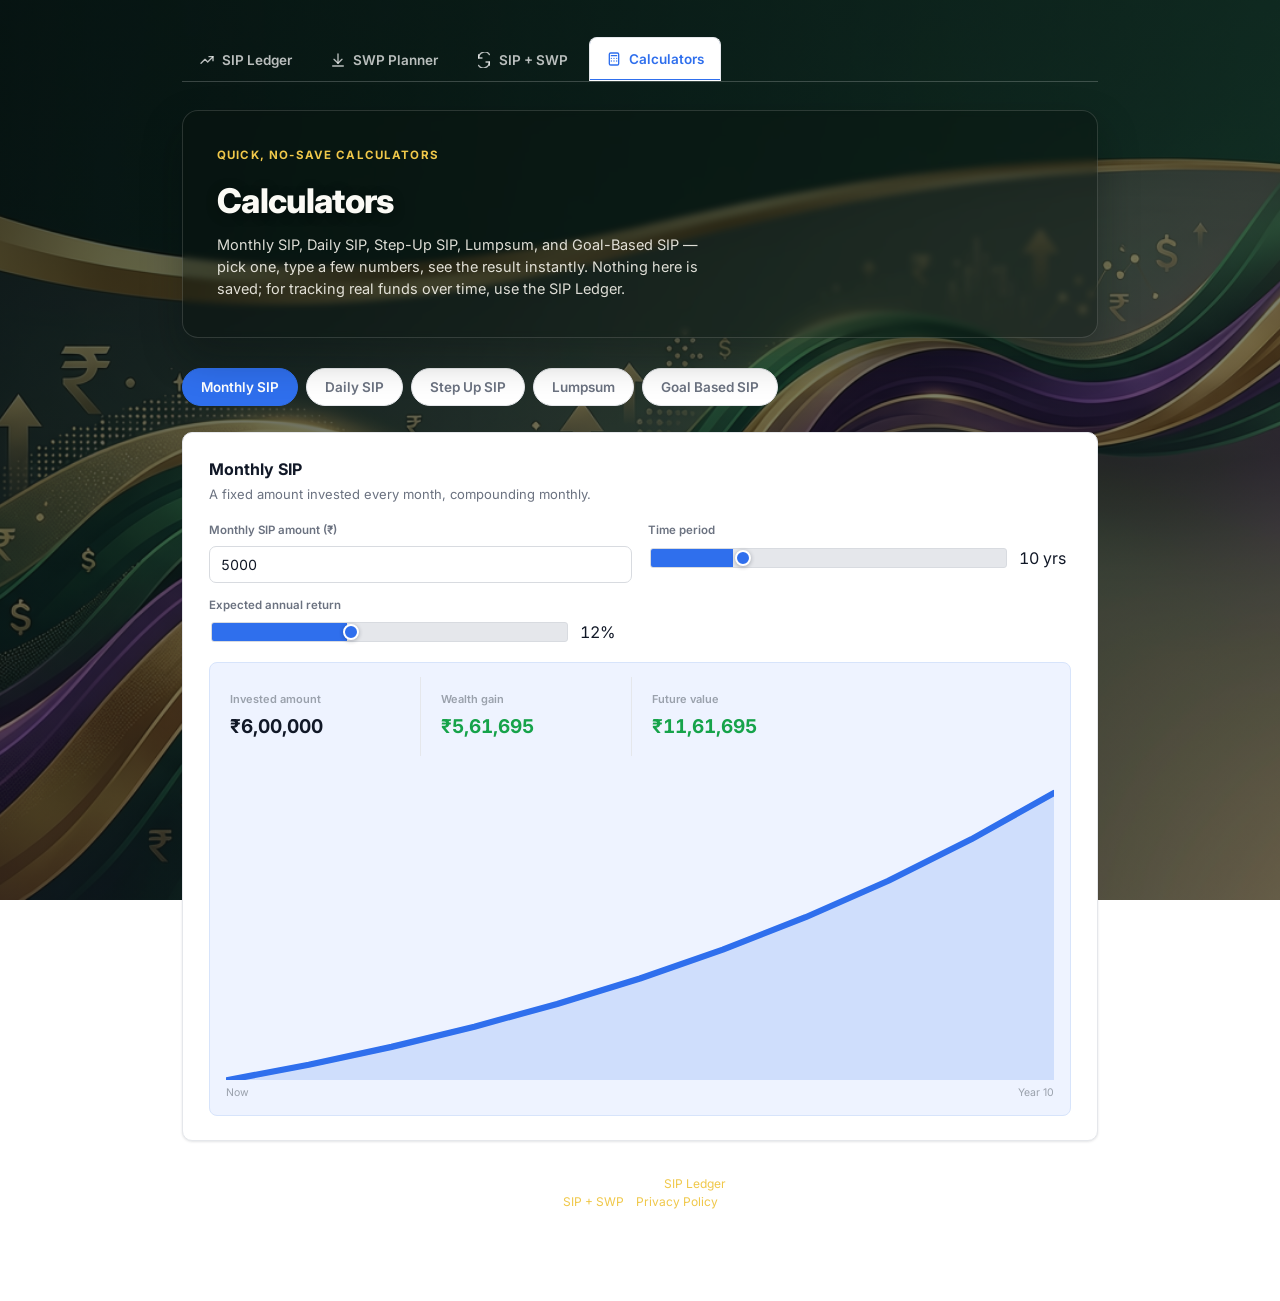
==== calculators.html @ ebf2be61 "Add files via upload" ====
<!DOCTYPE html>
<html lang="en">
<head>
<meta charset="UTF-8" />
<meta name="viewport" content="width=device-width, initial-scale=1.0" />
<title>Calculators — Monthly, Daily, Step-Up SIP, Lumpsum &amp; Goal SIP</title>
<link rel="preconnect" href="https://fonts.googleapis.com">
<link rel="preconnect" href="https://fonts.gstatic.com" crossorigin>
<link rel="stylesheet" href="style.css">
<link rel="manifest" href="manifest.json">
<meta name="theme-color" content="#2f5bd6">
<link rel="apple-touch-icon" href="icon-192.png">
<link rel="icon" href="icon-192.png">
</head>
<body>
<div class="shell">

  <nav class="tabbar">
    <a href="index.html" class="tab">
      <svg class="tab-icon" viewBox="0 0 24 24" fill="none" stroke="currentColor" stroke-width="2" stroke-linecap="round" stroke-linejoin="round"><path d="M3 17l6-6 4 4 8-8"/><path d="M15 7h6v6"/></svg>
      SIP Ledger
    </a>
    <a href="swp.html" class="tab">
      <svg class="tab-icon" viewBox="0 0 24 24" fill="none" stroke="currentColor" stroke-width="2" stroke-linecap="round" stroke-linejoin="round"><path d="M12 3v14"/><path d="M6 11l6 6 6-6"/><path d="M4 21h16"/></svg>
      SWP Planner
    </a>
    <a href="sipswp.html" class="tab">
      <svg class="tab-icon" viewBox="0 0 24 24" fill="none" stroke="currentColor" stroke-width="2" stroke-linecap="round" stroke-linejoin="round"><path d="M4 4v5h5"/><path d="M20 20v-5h-5"/><path d="M4 9a9 9 0 0 1 15-6.7L20 4"/><path d="M20 15a9 9 0 0 1-15 6.7L4 20"/></svg>
      SIP + SWP
    </a>
    <a href="calculators.html" class="tab active">
      <svg class="tab-icon" viewBox="0 0 24 24" fill="none" stroke="currentColor" stroke-width="2" stroke-linecap="round" stroke-linejoin="round"><rect x="5" y="3" width="14" height="18" rx="2"/><line x1="8" y1="7" x2="16" y2="7"/><line x1="8" y1="11" x2="8" y2="11"/><line x1="12" y1="11" x2="12" y2="11"/><line x1="16" y1="11" x2="16" y2="11"/><line x1="8" y1="15" x2="8" y2="15"/><line x1="12" y1="15" x2="12" y2="15"/><line x1="16" y1="15" x2="16" y2="15"/></svg>
      Calculators
    </a>
  </nav>

  <div class="masthead">
    <div class="kicker">Quick, no-save calculators</div>
    <h1>Calculators</h1>
    <p class="sub">Monthly SIP, Daily SIP, Step-Up SIP, Lumpsum, and Goal-Based SIP — pick one, type a few numbers, see the result instantly. Nothing here is saved; for tracking real funds over time, use the SIP Ledger.</p>
  </div>

  <div class="calc-tab-row" id="calcTabRow">
    <button class="calc-tab active" data-panel="monthly">Monthly SIP</button>
    <button class="calc-tab" data-panel="daily">Daily SIP</button>
    <button class="calc-tab" data-panel="stepup">Step Up SIP</button>
    <button class="calc-tab" data-panel="lumpsum">Lumpsum</button>
    <button class="calc-tab" data-panel="goal">Goal Based SIP</button>
  </div>

  <!-- MONTHLY SIP -->
  <div class="calc-panel active" id="panel-monthly">
    <div class="card">
      <div class="card-inner">
        <h2 class="section-title">Monthly SIP</h2>
        <p class="section-desc">A fixed amount invested every month, compounding monthly.</p>
        <div class="form-grid">
          <div class="field span2">
            <label>Monthly SIP amount (₹)</label>
            <input type="number" id="m-amt" min="0" step="100" value="5000">
          </div>
          <div class="field span2">
            <label>Time period</label>
            <div style="display:flex; align-items:center; gap:10px;">
              <input type="range" id="m-years" min="1" max="40" step="1" value="10">
              <span class="val num" id="m-years-val" style="min-width:52px;">10 yrs</span>
            </div>
          </div>
          <div class="field span2">
            <label>Expected annual return</label>
            <div style="display:flex; align-items:center; gap:10px;">
              <input type="range" id="m-rate" min="1" max="30" step="0.5" value="12">
              <span class="val num" id="m-rate-val" style="min-width:52px;">12%</span>
            </div>
          </div>
        </div>
        <div class="projection-box" style="margin-top:18px;">
          <div class="summary-grid">
            <div class="summary-cell"><div class="label">Invested amount</div><div class="value" id="m-invested">₹0</div></div>
            <div class="summary-cell"><div class="label">Wealth gain</div><div class="value pos" id="m-gain">₹0</div></div>
            <div class="summary-cell"><div class="label">Future value</div><div class="value pos" id="m-future">₹0</div></div>
          </div>
          <div class="chart-box" id="m-chart"></div>
        </div>
      </div>
    </div>
  </div>

  <!-- DAILY SIP -->
  <div class="calc-panel" id="panel-daily">
    <div class="card">
      <div class="card-inner">
        <h2 class="section-title">Daily SIP</h2>
        <p class="section-desc">A fixed amount invested every day instead of every month — the same maths, shorter compounding periods.</p>
        <div class="form-grid">
          <div class="field span2">
            <label>Daily SIP amount (₹)</label>
            <input type="number" id="d-amt" min="0" step="10" value="300">
          </div>
          <div class="field span2">
            <label>Time period</label>
            <div style="display:flex; align-items:center; gap:10px;">
              <input type="range" id="d-years" min="1" max="40" step="1" value="10">
              <span class="val num" id="d-years-val" style="min-width:52px;">10 yrs</span>
            </div>
          </div>
          <div class="field span2">
            <label>Expected annual return</label>
            <div style="display:flex; align-items:center; gap:10px;">
              <input type="range" id="d-rate" min="1" max="30" step="0.5" value="12">
              <span class="val num" id="d-rate-val" style="min-width:52px;">12%</span>
            </div>
          </div>
        </div>
        <div class="projection-box" style="margin-top:18px;">
          <div class="summary-grid">
            <div class="summary-cell"><div class="label">Invested amount</div><div class="value" id="d-invested">₹0</div></div>
            <div class="summary-cell"><div class="label">Wealth gain</div><div class="value pos" id="d-gain">₹0</div></div>
            <div class="summary-cell"><div class="label">Future value</div><div class="value pos" id="d-future">₹0</div></div>
          </div>
          <div class="chart-box" id="d-chart"></div>
        </div>
      </div>
    </div>
  </div>

  <!-- STEP UP SIP -->
  <div class="calc-panel" id="panel-stepup">
    <div class="card">
      <div class="card-inner">
        <h2 class="section-title">Step Up SIP</h2>
        <p class="section-desc">Start at one monthly amount and automatically raise it by a fixed percentage every year — how most people's SIPs actually grow with their income.</p>
        <div class="form-grid">
          <div class="field span2">
            <label>Starting monthly SIP (₹)</label>
            <input type="number" id="s-amt" min="0" step="100" value="5000">
          </div>
          <div class="field span2">
            <label>Annual step-up</label>
            <div style="display:flex; align-items:center; gap:10px;">
              <input type="range" id="s-step" min="0" max="30" step="1" value="10">
              <span class="val num" id="s-step-val" style="min-width:52px;">10%</span>
            </div>
          </div>
          <div class="field span2">
            <label>Time period</label>
            <div style="display:flex; align-items:center; gap:10px;">
              <input type="range" id="s-years" min="1" max="40" step="1" value="10">
              <span class="val num" id="s-years-val" style="min-width:52px;">10 yrs</span>
            </div>
          </div>
          <div class="field span2">
            <label>Expected annual return</label>
            <div style="display:flex; align-items:center; gap:10px;">
              <input type="range" id="s-rate" min="1" max="30" step="0.5" value="12">
              <span class="val num" id="s-rate-val" style="min-width:52px;">12%</span>
            </div>
          </div>
        </div>
        <div class="projection-box" style="margin-top:18px;">
          <div class="summary-grid">
            <div class="summary-cell"><div class="label">Invested amount</div><div class="value" id="s-invested">₹0</div></div>
            <div class="summary-cell"><div class="label">Wealth gain</div><div class="value pos" id="s-gain">₹0</div></div>
            <div class="summary-cell"><div class="label">Future value</div><div class="value pos" id="s-future">₹0</div></div>
            <div class="summary-cell"><div class="label">Final month's SIP</div><div class="value" id="s-finalsip">₹0</div></div>
          </div>
          <div class="chart-box" id="s-chart"></div>
        </div>
      </div>
    </div>
  </div>

  <!-- LUMPSUM -->
  <div class="calc-panel" id="panel-lumpsum">
    <div class="card">
      <div class="card-inner">
        <h2 class="section-title">Lumpsum</h2>
        <p class="section-desc">A single one-time investment left to compound, with nothing added afterward.</p>
        <div class="form-grid">
          <div class="field span2">
            <label>Lumpsum amount (₹)</label>
            <input type="number" id="l-amt" min="0" step="1000" value="200000">
          </div>
          <div class="field span2">
            <label>Time period</label>
            <div style="display:flex; align-items:center; gap:10px;">
              <input type="range" id="l-years" min="1" max="40" step="1" value="10">
              <span class="val num" id="l-years-val" style="min-width:52px;">10 yrs</span>
            </div>
          </div>
          <div class="field span2">
            <label>Expected annual return</label>
            <div style="display:flex; align-items:center; gap:10px;">
              <input type="range" id="l-rate" min="1" max="30" step="0.5" value="12">
              <span class="val num" id="l-rate-val" style="min-width:52px;">12%</span>
            </div>
          </div>
        </div>
        <div class="projection-box" style="margin-top:18px;">
          <div class="summary-grid">
            <div class="summary-cell"><div class="label">Invested amount</div><div class="value" id="l-invested">₹0</div></div>
            <div class="summary-cell"><div class="label">Wealth gain</div><div class="value pos" id="l-gain">₹0</div></div>
            <div class="summary-cell"><div class="label">Future value</div><div class="value pos" id="l-future">₹0</div></div>
          </div>
          <div class="chart-box" id="l-chart"></div>
        </div>
      </div>
    </div>
  </div>

  <!-- GOAL BASED SIP -->
  <div class="calc-panel" id="panel-goal">
    <div class="card">
      <div class="card-inner">
        <h2 class="section-title">Goal Based SIP</h2>
        <p class="section-desc">Work backward from a target amount — tells you the monthly SIP needed to get there.</p>
        <div class="form-grid">
          <div class="field span2">
            <label>Goal amount (₹)</label>
            <input type="number" id="g-amt" min="0" step="10000" value="2500000">
          </div>
          <div class="field span2">
            <label>Time period</label>
            <div style="display:flex; align-items:center; gap:10px;">
              <input type="range" id="g-years" min="1" max="40" step="1" value="10">
              <span class="val num" id="g-years-val" style="min-width:52px;">10 yrs</span>
            </div>
          </div>
          <div class="field span2">
            <label>Expected annual return</label>
            <div style="display:flex; align-items:center; gap:10px;">
              <input type="range" id="g-rate" min="1" max="30" step="0.5" value="12">
              <span class="val num" id="g-rate-val" style="min-width:52px;">12%</span>
            </div>
          </div>
        </div>
        <div class="projection-box" style="margin-top:18px;">
          <div class="summary-grid">
            <div class="summary-cell"><div class="label">Required monthly SIP</div><div class="value pos" id="g-required">₹0</div></div>
            <div class="summary-cell"><div class="label">Total invested</div><div class="value" id="g-invested">₹0</div></div>
            <div class="summary-cell"><div class="label">Wealth gain</div><div class="value pos" id="g-gain">₹0</div></div>
          </div>
          <div class="chart-box" id="g-chart"></div>
        </div>
      </div>
    </div>
  </div>

  <footer>Figures are illustrative — actual fund performance will vary. Track real funds on the <a href="index.html">SIP Ledger</a>, or plan a combined accumulation-then-withdrawal life cycle on <a href="sipswp.html">SIP + SWP</a>. · <a href="privacy-policy.html">Privacy Policy</a></footer>
</div>

<script src="common.js"></script>
<script>
/* ---------------- tab switching ---------------- */
document.querySelectorAll('.calc-tab').forEach(tab => {
  tab.addEventListener('click', () => {
    document.querySelectorAll('.calc-tab').forEach(t => t.classList.remove('active'));
    document.querySelectorAll('.calc-panel').forEach(p => p.classList.remove('active'));
    tab.classList.add('active');
    document.getElementById('panel-' + tab.dataset.panel).classList.add('active');
  });
});

function chartBlock(hostId, yearlySeries, years){
  const svg = buildAreaLineChart(yearlySeries, null, { accentColor:'var(--primary)' });
  document.getElementById(hostId).innerHTML = `
    ${svg}
    <div class="chart-axis-row"><span>Now</span><span>Year ${years}</span></div>
  `;
}

/* ---------------- Monthly SIP ---------------- */
function calcMonthly(){
  const amt = parseFloat(document.getElementById('m-amt').value) || 0;
  const years = parseFloat(document.getElementById('m-years').value);
  const rate = parseFloat(document.getElementById('m-rate').value) / 100;
  const months = years * 12;
  const future = sipFV(amt, rate/12, months);
  const invested = amt * months;
  document.getElementById('m-invested').textContent = fmtINR(invested);
  document.getElementById('m-gain').textContent = fmtINR(future - invested);
  document.getElementById('m-future').textContent = fmtINR(future);
  const series = [0];
  for (let y = 1; y <= years; y++) series.push(sipFV(amt, rate/12, y*12));
  chartBlock('m-chart', series, years);
}
['m-amt','m-years','m-rate'].forEach(id => document.getElementById(id).addEventListener('input', calcMonthly));
wireRangeFill(document.getElementById('m-years'));
wireRangeFill(document.getElementById('m-rate'));
document.getElementById('m-years').addEventListener('input', e => document.getElementById('m-years-val').textContent = e.target.value + ' yrs');
document.getElementById('m-rate').addEventListener('input', e => document.getElementById('m-rate-val').textContent = e.target.value + '%');

/* ---------------- Daily SIP ---------------- */
function calcDaily(){
  const amt = parseFloat(document.getElementById('d-amt').value) || 0;
  const years = parseFloat(document.getElementById('d-years').value);
  const rate = parseFloat(document.getElementById('d-rate').value) / 100;
  const future = dailySIPFV(amt, rate, years);
  const invested = amt * Math.round(years * 365);
  document.getElementById('d-invested').textContent = fmtINR(invested);
  document.getElementById('d-gain').textContent = fmtINR(future - invested);
  document.getElementById('d-future').textContent = fmtINR(future);
  const series = [0];
  for (let y = 1; y <= years; y++) series.push(dailySIPFV(amt, rate, y));
  chartBlock('d-chart', series, years);
}
['d-amt','d-years','d-rate'].forEach(id => document.getElementById(id).addEventListener('input', calcDaily));
wireRangeFill(document.getElementById('d-years'));
wireRangeFill(document.getElementById('d-rate'));
document.getElementById('d-years').addEventListener('input', e => document.getElementById('d-years-val').textContent = e.target.value + ' yrs');
document.getElementById('d-rate').addEventListener('input', e => document.getElementById('d-rate-val').textContent = e.target.value + '%');

/* ---------------- Step Up SIP ---------------- */
function calcStepup(){
  const amt = parseFloat(document.getElementById('s-amt').value) || 0;
  const step = parseFloat(document.getElementById('s-step').value);
  const years = parseFloat(document.getElementById('s-years').value);
  const rate = parseFloat(document.getElementById('s-rate').value) / 100;
  const sim = simulateSIPFuture(0, amt, 'percent', step, rate, years*12);
  document.getElementById('s-invested').textContent = fmtINR(sim.totalInvested);
  document.getElementById('s-gain').textContent = fmtINR(sim.nominal - sim.totalInvested);
  document.getElementById('s-future').textContent = fmtINR(sim.nominal);
  let finalSip = amt;
  for (let y = 1; y < years; y++) finalSip = finalSip * (1 + step/100);
  document.getElementById('s-finalsip').textContent = fmtINR(finalSip);
  chartBlock('s-chart', [0].concat(sim.yearly), years);
}
['s-amt','s-step','s-years','s-rate'].forEach(id => document.getElementById(id).addEventListener('input', calcStepup));
wireRangeFill(document.getElementById('s-step'));
wireRangeFill(document.getElementById('s-years'));
wireRangeFill(document.getElementById('s-rate'));
document.getElementById('s-step').addEventListener('input', e => document.getElementById('s-step-val').textContent = e.target.value + '%');
document.getElementById('s-years').addEventListener('input', e => document.getElementById('s-years-val').textContent = e.target.value + ' yrs');
document.getElementById('s-rate').addEventListener('input', e => document.getElementById('s-rate-val').textContent = e.target.value + '%');

/* ---------------- Lumpsum ---------------- */
function calcLumpsum(){
  const amt = parseFloat(document.getElementById('l-amt').value) || 0;
  const years = parseFloat(document.getElementById('l-years').value);
  const rate = parseFloat(document.getElementById('l-rate').value) / 100;
  const future = lumpsumFV(amt, rate, years);
  document.getElementById('l-invested').textContent = fmtINR(amt);
  document.getElementById('l-gain').textContent = fmtINR(future - amt);
  document.getElementById('l-future').textContent = fmtINR(future);
  const series = [amt];
  for (let y = 1; y <= years; y++) series.push(lumpsumFV(amt, rate, y));
  chartBlock('l-chart', series, years);
}
['l-amt','l-years','l-rate'].forEach(id => document.getElementById(id).addEventListener('input', calcLumpsum));
wireRangeFill(document.getElementById('l-years'));
wireRangeFill(document.getElementById('l-rate'));
document.getElementById('l-years').addEventListener('input', e => document.getElementById('l-years-val').textContent = e.target.value + ' yrs');
document.getElementById('l-rate').addEventListener('input', e => document.getElementById('l-rate-val').textContent = e.target.value + '%');

/* ---------------- Goal Based SIP ---------------- */
function calcGoal(){
  const goal = parseFloat(document.getElementById('g-amt').value) || 0;
  const years = parseFloat(document.getElementById('g-years').value);
  const rate = parseFloat(document.getElementById('g-rate').value) / 100;
  const months = years * 12;
  const required = solveRequiredSIP(goal, rate, months) || 0;
  const invested = required * months;
  document.getElementById('g-required').textContent = fmtINR(required);
  document.getElementById('g-invested').textContent = fmtINR(invested);
  document.getElementById('g-gain').textContent = fmtINR(goal - invested);
  const series = [0];
  for (let y = 1; y <= years; y++) series.push(sipFV(required, rate/12, y*12));
  chartBlock('g-chart', series, years);
}
['g-amt','g-years','g-rate'].forEach(id => document.getElementById(id).addEventListener('input', calcGoal));
wireRangeFill(document.getElementById('g-years'));
wireRangeFill(document.getElementById('g-rate'));
document.getElementById('g-years').addEventListener('input', e => document.getElementById('g-years-val').textContent = e.target.value + ' yrs');
document.getElementById('g-rate').addEventListener('input', e => document.getElementById('g-rate-val').textContent = e.target.value + '%');

/* init all */
calcMonthly(); calcDaily(); calcStepup(); calcLumpsum(); calcGoal();
</script>
<script>
if ('serviceWorker' in navigator) {
  window.addEventListener('load', () => {
    navigator.serviceWorker.register('service-worker.js').catch(() => {});
  });
}
</script>
</body>
</html>
---- style.css ----
/* ================================================================
   SIP Ledger / SWP Planner — clean, professional design system
   ================================================================ */
@import url('https://fonts.googleapis.com/css2?family=Inter:wght@400;500;600;700;800&display=swap');

:root{
  /* neutral surfaces */
  --bg:#f7f8fa;
  --surface:#ffffff;
  --surface-2:#f3f4f6;
  --border:#e5e7eb;
  --border-strong:#d8dbe0;
  --text-strong:#111827;
  --text-dim:#6b7280;
  --text-faint:#9aa1ac;
  --radius:10px;
  --shadow: 0 1px 2px rgba(16,24,40,0.04), 0 1px 3px rgba(16,24,40,0.08);
  --shadow-md: 0 4px 10px rgba(16,24,40,0.07), 0 2px 4px rgba(16,24,40,0.06);

  /* brand + semantic colours — one consistent set across both pages */
  --primary:#2f6fed;
  --primary-dark:#1e4fc9;
  --primary-light:#eef3ff;
  --positive:#16a34a;
  --negative:#dc2626;
  --caution:#d97706;
  --muted-accent:#6b7280;

  /* legacy aliases so existing markup/JS keep working unchanged */
  --accent-a: var(--primary);
  --accent-b: var(--primary-dark);
  --iris: var(--muted-accent);
  --ink: var(--bg);
  --paper: var(--surface);
  --paper-2: var(--surface-2);
  --gold: var(--caution);
  --gold-bright: var(--caution);
  --teal: var(--positive);
  --teal-bright: var(--positive);
  --rose: var(--negative);
  --line: var(--border);
  --text-on-ink: #f6f4ec;
  --text-on-ink-dim: rgba(246,244,236,0.72);
  --text-on-paper: var(--text-strong);
  --text-on-paper-dim: var(--text-dim);
}

*{box-sizing:border-box;}
html,body{margin:0;padding:0;}
body{
  background:
    linear-gradient(160deg, rgba(6,16,12,0.72) 0%, rgba(8,14,10,0.55) 45%, rgba(14,12,10,0.42) 100%),
    url('hero-bg.png');
  background-size: cover;
  background-position: center top;
  background-attachment: fixed;
  background-repeat: no-repeat;
  color: var(--text-strong);
  font-family:'Inter', system-ui, sans-serif;
  min-height:100vh;
  line-height:1.5;
  -webkit-font-smoothing:antialiased;
}
.num{ font-variant-numeric: tabular-nums; font-feature-settings:"tnum" 1; }
svg{ display:block; }

.shell{ max-width:960px; margin:0 auto; padding:36px 22px 90px; }

/* ---------- nav ---------- */
.tabbar{
  display:flex; gap:4px; margin-bottom:28px; border-bottom:1px solid rgba(255,255,255,0.2);
  overflow-x:auto; scrollbar-width:thin; -webkit-overflow-scrolling:touch;
}
.tabbar::-webkit-scrollbar{ height:5px; }
.tabbar::-webkit-scrollbar-thumb{ background: rgba(255,255,255,0.25); border-radius:4px; }
.tab{
  display:inline-flex; align-items:center; gap:7px; white-space:nowrap; flex:0 0 auto;
  text-decoration:none; font-weight:600; font-size:13.5px;
  padding:11px 16px; border-radius:8px 8px 0 0;
  color: rgba(255,255,255,0.72);
  border:1px solid transparent; border-bottom:none;
  transition: color .15s ease, background .15s ease;
  position:relative; top:1px;
}
.tab-icon{ width:16px; height:16px; flex-shrink:0; }
.tab:hover{ color:#fff; background: rgba(255,255,255,0.1); }
.tab.active{
  color: var(--primary);
  background: var(--surface);
  border-color: var(--border);
  border-bottom:2px solid var(--surface);
  box-shadow: 0 -1px 0 var(--primary) inset;
}

/* ---------- step-up event rows (dated step-up log) ---------- */
.stepup-row{
  display:grid; grid-template-columns: 1fr 1fr auto; gap:10px; align-items:end;
  border:1px dashed var(--border); border-radius:8px; padding:12px 14px; margin-bottom:10px; background: var(--surface-2);
}
.stepup-row .row-remove{
  background: transparent; color: var(--negative); border:1px solid rgba(220,38,38,0.35);
  width:34px; height:34px; border-radius:7px; font-size:14px; cursor:pointer; padding:0;
}
.stepup-log{ margin-top:10px; }
.stepup-log-item{
  display:flex; justify-content:space-between; align-items:center; padding:8px 12px;
  border-bottom:1px solid var(--border); font-size:13px;
}
.stepup-log-item:last-child{ border-bottom:none; }
.stepup-log-item .date{ color: var(--text-dim); font-family:'IBM Plex Mono', monospace; font-size:12px; }
.stepup-log-item .amt{ font-family:'IBM Plex Mono', monospace; font-weight:700; }
.stepup-log-item .delta{ font-size:11.5px; color: var(--positive); margin-left:8px; }

/* ---------- calculators hub: pill tab row ---------- */
.calc-tab-row{
  display:flex; gap:8px; overflow-x:auto; padding-bottom:4px; margin-bottom:22px;
  scrollbar-width:thin;
}
.calc-tab{
  flex:0 0 auto; white-space:nowrap;
  font-weight:600; font-size:13.5px; padding:10px 18px; border-radius:999px;
  border:1px solid var(--border); background: var(--surface); color: var(--text-dim);
  cursor:pointer; transition: background .15s ease, color .15s ease, border-color .15s ease, transform .1s ease;
}
.calc-tab:hover{ border-color: var(--primary); color: var(--text-strong); }
.calc-tab.active{ background: var(--primary); border-color: var(--primary); color:#fff; }
.calc-tab:active{ transform: translateY(1px); }
.calc-panel{ display:none; }
.calc-panel.active{ display:block; animation: calcFadeIn .2s ease; }
@keyframes calcFadeIn{ from{ opacity:0; transform:translateY(4px);} to{ opacity:1; transform:translateY(0);} }

/* ---------- calculator result strip ---------- */
.calc-result-strip{
  display:grid; grid-template-columns: repeat(3, 1fr); gap:18px;
  padding:20px; border-radius:10px; background: var(--surface-2); border:1px solid var(--border); margin-top:18px;
}
@media (max-width:700px){ .calc-result-strip{ grid-template-columns:1fr; } }
.calc-result-strip .cell{ text-align:left; }
.calc-result-strip .cell .label{ font-size:11px; text-transform:uppercase; letter-spacing:.06em; color: var(--text-dim); font-weight:700; margin-bottom:6px; }
.calc-result-strip .cell .value{ font-family:'IBM Plex Mono', monospace; font-size:20px; font-weight:700; color: var(--text-strong); }
.calc-result-strip .cell .value.pos{ color: var(--positive); }

.calc-divider{ display:flex; align-items:center; gap:12px; margin:26px 0 18px; color: var(--text-faint); font-size:12px; text-transform:uppercase; letter-spacing:.08em; font-weight:700; }
.calc-divider::before, .calc-divider::after{ content:""; flex:1; height:1px; background: var(--border); }

/* ---------- header (frosted panel over the shared page background) ---------- */
.masthead{
  margin-bottom:30px;
  position:relative;
  border-radius:16px;
  padding:36px 34px;
  background: rgba(8,18,14,0.4);
  backdrop-filter: blur(3px);
  -webkit-backdrop-filter: blur(3px);
  border:1px solid rgba(255,255,255,0.14);
  box-shadow: 0 18px 40px rgba(6,14,10,0.3);
}
.masthead h1{
  font-weight:800; font-size: clamp(26px, 3.4vw, 34px); letter-spacing:-0.02em;
  margin:0 0 8px; color:#fbfaf5;
  text-shadow: 0 2px 12px rgba(0,0,0,0.4);
}
.masthead .kicker{
  text-transform:uppercase; letter-spacing:.1em; font-size:11.5px;
  color:#f0c84a; font-weight:700; margin-bottom:10px;
}
.masthead p.sub{
  margin:0; color: rgba(250,248,240,0.88); font-size:14.5px; max-width:56ch; line-height:1.55;
}

/* ---------- cards ---------- */
.card{
  background: var(--surface);
  color: var(--text-strong); border-radius: var(--radius); box-shadow: var(--shadow);
  border:1px solid var(--border);
}
.card-inner{ padding:24px 26px; }
.card + .card{ margin-top:18px; }

.section-title{ font-size:16px; font-weight:700; margin:0 0 4px; display:flex; align-items:center; gap:9px; color: var(--text-strong); }
.section-title .idx{
  font-size:11px; font-weight:700; color: var(--primary);
  border:1px solid var(--border-strong); border-radius:5px; padding:2px 6px;
  background: var(--surface-2);
}
.section-desc{ font-size:13px; color: var(--text-dim); margin:0 0 18px; line-height:1.5; }

/* ---------- form ---------- */
.form-grid{ display:grid; grid-template-columns: repeat(4, 1fr); gap:14px 16px; }
.field{ display:flex; flex-direction:column; gap:6px; position:relative; }
.field.span2{ grid-column: span 2; }
.field label{ font-size:11.5px; color: var(--text-dim); font-weight:600; }
.field input, .field select{
  font-family:'Inter', sans-serif; font-variant-numeric: tabular-nums; font-size:14px;
  padding:9px 11px; border-radius:7px; border:1px solid var(--border-strong);
  background: var(--surface); color: var(--text-strong);
  outline:none; transition: border-color .15s, box-shadow .15s; width:100%;
}
.field input::placeholder{ color: var(--text-faint); }
.field input:focus, .field select:focus{ border-color: var(--primary); box-shadow: 0 0 0 3px var(--primary-light); }
.field select{ font-weight:500; }

.fund-row{ position:relative; border:1px solid var(--border); border-radius:9px; padding:16px 16px 14px; margin-bottom:12px; background: var(--surface-2); }
.fund-row .row-num{
  position:absolute; top:-9px; left:14px; background: var(--primary); color:#fff;
  font-size:11px; font-weight:700; padding:2px 8px; border-radius:10px;
}
.fund-row .row-remove{
  position:absolute; top:-10px; right:12px; background: var(--negative); color:#fff; border:2px solid var(--bg);
  width:20px; height:20px; border-radius:50%; font-size:11px; line-height:1; cursor:pointer; padding:0;
}

.form-actions{ margin-top:14px; display:flex; justify-content:space-between; gap:10px; flex-wrap:wrap; }
button{
  font-family:'Inter', sans-serif; font-weight:600; font-size:13.5px; border:none; cursor:pointer;
  border-radius:7px; padding:10px 18px; transition: background .15s ease, border-color .15s ease, color .15s ease;
}
button:focus-visible{ outline:2px solid var(--primary); outline-offset:2px; }
input:focus-visible, select:focus-visible{ outline:2px solid var(--primary); outline-offset:1px; }

.btn-primary{ display:inline-flex; align-items:center; gap:7px; background: var(--primary); color:#fff; }
.btn-primary:hover{ background: var(--primary-dark); }
.btn-primary .arrow{ display:inline-block; transition: transform .15s ease; }
.btn-primary:hover .arrow{ transform: translateX(2px); }

.btn-ghost{ background: var(--surface); color: var(--text-strong); border:1px solid var(--border-strong); }
.btn-ghost:hover{ background: var(--surface-2); }
.btn-danger{ background: var(--surface); color: var(--negative); border:1px solid #f3c6c6; padding:6px 12px; font-size:12px; }
.btn-danger:hover{ background:#fef2f2; }
.btn-small{ padding:7px 14px; font-size:12.5px; }

.toggle-group{ display:flex; border:1px solid var(--border-strong); border-radius:7px; overflow:hidden; }
.toggle-group button{ flex:1; background: var(--surface); color: var(--text-dim); border-radius:0; padding:9px 8px; font-size:12.5px; font-weight:600; }
.toggle-group button.active{ background: var(--primary); color:#fff; }
.toggle-group button + button{ border-left:1px solid var(--border-strong); }

/* ---------- assumptions / sliders ---------- */
.assumptions{ display:grid; grid-template-columns: repeat(3, 1fr); gap:20px; }
.slider-field label{ display:flex; justify-content:space-between; align-items:baseline; font-size:12px; color: var(--text-dim); font-weight:600; margin-bottom:9px; }
.slider-field .val{ font-size:14px; color: var(--primary); font-weight:700; font-variant-numeric: tabular-nums; }
input[type="range"]{
  -webkit-appearance:none; width:100%; height:5px; border-radius:3px; outline:none;
  background: linear-gradient(to right, var(--primary) 0%, var(--primary) var(--fill,0%), var(--border) var(--fill,0%), var(--border) 100%);
}
input[type="range"]::-webkit-slider-thumb{
  -webkit-appearance:none; width:16px; height:16px; border-radius:50%;
  background: var(--primary); border:2.5px solid #fff; cursor:pointer;
  box-shadow: 0 1px 4px rgba(16,24,40,0.3);
}
input[type="range"]::-moz-range-thumb{ width:16px; height:16px; border-radius:50%; background: var(--primary); border:2.5px solid #fff; cursor:pointer; }

/* ---------- ledger / entries ---------- */
#ledgerList{ display:flex; flex-direction:column; gap:0; }
.entry{
  background: var(--surface); border-radius: var(--radius); box-shadow: var(--shadow); border:1px solid var(--border);
  overflow:hidden; margin-bottom:14px; transition: box-shadow .15s ease;
}
.entry:hover{ box-shadow: var(--shadow-md); }
.entry-head{ display:flex; align-items:center; justify-content:space-between; padding:16px 20px; cursor:pointer; gap:14px; flex-wrap:wrap; transition: background .12s ease; }
.entry.open .entry-head{ border-bottom:1px solid var(--border); }
.entry-head:hover{ background: var(--surface-2); }
.entry-fund-row{ display:flex; align-items:center; gap:13px; min-width:200px; }
.fund-avatar{
  width:38px; height:38px; border-radius:50%; flex:0 0 auto; color:#fff;
  display:flex; align-items:center; justify-content:center;
  font-weight:700; font-size:14px;
}
.entry-fund{ display:flex; flex-direction:column; gap:2px; }
.entry-fund .name{ font-weight:700; font-size:15.5px; color: var(--text-strong); }
.entry-fund .since{ font-size:12px; color: var(--text-faint); }
.entry-stats{ display:flex; gap:24px; flex-wrap:wrap; }
.stat{ text-align:right; }
.stat .label{ font-size:10.5px; text-transform:uppercase; letter-spacing:.05em; color: var(--text-faint); margin-bottom:3px; font-weight:600; }
.stat .value{ font-size:14.5px; font-weight:700; color: var(--text-strong); }
.stat .value.pos{ color: var(--positive); }
.stat .value.neg{ color: var(--negative); }
.chev{ font-size:12px; color: var(--text-faint); transition: transform .2s; }
.entry.open .chev{ transform: rotate(180deg); }
.entry-body{ max-height:0; overflow:hidden; transition: max-height .25s ease; }
.entry.open .entry-body{ max-height:1000px; }
.entry-body-inner{ padding:18px 20px 6px; display:grid; grid-template-columns: 1fr 1.1fr; gap:22px; }
@media (max-width:700px){
  .entry-body-inner{ grid-template-columns:1fr; }
  .form-grid{ grid-template-columns: repeat(2,1fr); }
  .assumptions{ grid-template-columns:1fr; }
}
.mini-table{ width:100%; border-collapse:collapse; font-size:13.5px; }
.mini-table tr td{ padding:6px 0; }
.mini-table tr td:first-child{ color: var(--text-dim); }
.mini-table tr td:last-child{ text-align:right; font-weight:600; font-variant-numeric: tabular-nums; }
.mini-table tr + tr td{ border-top:1px solid var(--border); }

.projection-box{ background: var(--primary-light); border:1px solid #d7e4fb; border-radius:8px; padding:14px 16px; }
.projection-box .ptitle{ font-size:11px; text-transform:uppercase; letter-spacing:.05em; color: var(--primary-dark); font-weight:700; margin-bottom:10px; }
.proj-row{ display:flex; justify-content:space-between; align-items:baseline; margin-bottom:6px; font-size:13.5px; gap:10px; }
.proj-row .k{ color: var(--text-dim); }
.proj-row .v{ font-weight:700; text-align:right; font-variant-numeric: tabular-nums; }
.proj-row.big .v{ font-size:18px; color: var(--primary-dark); }
.proj-row.real .v{ color: var(--muted-accent); }

/* ---------- live NAV check box ---------- */
.nav-check-box{ grid-column: 1 / -1; border-radius:8px; padding:14px 16px; margin-top:2px; border:1px solid var(--border); background: var(--surface-2); }
.nav-check-box.muted{ color: var(--text-dim); font-size:13px; font-style:italic; padding:12px 16px; }
.nav-check-box .ptitle{ font-size:11px; text-transform:uppercase; letter-spacing:.05em; font-weight:700; margin-bottom:10px; display:flex; justify-content:space-between; align-items:baseline; gap:10px; flex-wrap:wrap; }
.nav-check-box .nav-date{ text-transform:none; font-weight:500; font-size:11px; color: var(--text-faint); }
.nav-check-box.ok{ background:#f0fdf4; border-color:#bbf0cc; }
.nav-check-box.ok .ptitle, .nav-check-box.ok .proj-row.big .v{ color: var(--positive); }
.nav-check-box.warn-mild{ background:#fffbeb; border-color:#fde3a7; }
.nav-check-box.warn-mild .ptitle, .nav-check-box.warn-mild .proj-row.big .v{ color: var(--caution); }
.nav-check-box.warn{ background:#fef2f2; border-color:#f3c6c6; }
.nav-check-box.warn .ptitle, .nav-check-box.warn .proj-row.big .v{ color: var(--negative); }

.entry-foot{ display:flex; justify-content:space-between; align-items:center; padding:12px 20px 16px; }

.empty{ text-align:center; padding:46px 20px; color: var(--text-faint); font-size:14px; border:1px dashed var(--border-strong); border-radius: var(--radius); background: var(--surface); }
.empty svg{ width:36px; height:36px; margin:0 auto 12px; opacity:.5; }

/* ---------- summary ---------- */
.summary-grid{ display:grid; grid-template-columns: repeat(4,1fr); gap:16px; }
@media (max-width:700px){ .summary-grid{ grid-template-columns: repeat(2,1fr);} }
.summary-cell{ padding:14px 4px; border-right:1px solid var(--border); }
.summary-cell:last-child{ border-right:none; }
.summary-cell .label{ font-size:11px; color: var(--text-faint); margin-bottom:6px; font-weight:600; }
.summary-cell .value{ font-size:19px; font-weight:700; font-variant-numeric: tabular-nums; color: var(--text-strong); }
.summary-cell .value.pos{ color: var(--positive); }
.summary-cell .value.neg{ color: var(--negative); }
.summary-cell .value.iris{ color: var(--muted-accent); }

/* ---------- inline charts ---------- */
.chart-box{ margin-top:14px; }
.chart-box svg{ width:100%; height:auto; display:block; }
.chart-axis-row{ display:flex; justify-content:space-between; margin-top:5px; font-size:10.5px; color: var(--text-faint); }
.chart-legend{ display:flex; gap:16px; margin-top:8px; font-size:11px; color: var(--text-dim); }
.chart-legend .swatch{ display:inline-block; width:12px; height:3px; border-radius:2px; margin-right:5px; vertical-align:middle; }
.chart-legend .swatch.dashed{ background: repeating-linear-gradient(90deg, var(--muted-accent) 0 4px, transparent 4px 7px); }

.donut-row{ display:flex; align-items:center; gap:22px; flex-wrap:wrap; padding-top:16px; margin-top:16px; border-top:1px solid var(--border); }
.donut-legend{ display:flex; flex-direction:column; gap:8px; flex:1; min-width:180px; }
.donut-legend-item{ display:flex; align-items:center; justify-content:space-between; gap:10px; font-size:13px; }
.donut-legend-item .name{ display:flex; align-items:center; gap:8px; color: var(--text-strong); }
.donut-swatch{ width:10px; height:10px; border-radius:3px; flex-shrink:0; }
.donut-pct{ font-weight:700; font-variant-numeric: tabular-nums; }

/* ---------- fund chips (SWP page) ---------- */
.chip-row{ display:flex; flex-wrap:wrap; gap:8px; margin-bottom:18px; }
.chip{
  font-size:12.5px; padding:7px 13px; border-radius:20px;
  border:1px solid var(--border-strong); color: var(--text-strong); background: var(--surface);
  cursor:pointer; transition: background .12s ease, border-color .12s ease;
}
.chip:hover{ background: var(--primary-light); border-color: var(--primary); color: var(--primary-dark); }
.chip.empty-note{ border-style:dashed; color: var(--text-faint); cursor:default; }
.chip.empty-note:hover{ background: var(--surface); border-color: var(--border-strong); color: var(--text-faint); }

/* ---------- status banner ---------- */
.status-banner{ display:flex; align-items:center; gap:12px; padding:13px 16px 13px 40px; border-radius:8px; margin-bottom:18px; font-size:13.5px; font-weight:600; position:relative; }
.status-banner::before{ content:""; position:absolute; left:16px; top:50%; transform:translateY(-50%); width:9px; height:9px; border-radius:50%; }
.status-banner.ok{ background:#f0fdf4; border:1px solid #bbf0cc; color:#15803d; }
.status-banner.ok::before{ background: var(--positive); }
.status-banner.warn{ background:#fef2f2; border:1px solid #f3c6c6; color:#b91c1c; }
.status-banner.warn::before{ background: var(--negative); }

/* ---------- year table ---------- */
.year-table-wrap{ max-height:300px; overflow-y:auto; border:1px solid var(--border); border-radius:8px; }
table.year-table{ width:100%; border-collapse:collapse; font-size:13px; }
table.year-table thead th{ position:sticky; top:0; background: var(--surface-2); text-align:right; padding:9px 12px; font-size:10.5px; text-transform:uppercase; letter-spacing:.04em; color: var(--text-faint); border-bottom:1px solid var(--border); }
table.year-table thead th:first-child{ text-align:left; }
table.year-table td{ padding:8px 12px; text-align:right; font-variant-numeric: tabular-nums; border-bottom:1px solid var(--border); }
table.year-table td:first-child{ text-align:left; font-weight:600; }
table.year-table td:last-child{ color: var(--muted-accent); font-weight:600; }
table.year-table tr.depleted{ background:#fef2f2; }
table.year-table tr.depleted td:first-child::after{ content:" ⚠"; color: var(--negative); }

/* ---------------- live fund autocomplete ---------------- */
.autocomplete-list{
  position:absolute; top:100%; left:0; right:0; margin-top:4px; z-index:60;
  background: var(--surface); border:1px solid var(--border-strong); border-radius:8px;
  box-shadow: var(--shadow-md); max-height:220px; overflow-y:auto;
}
.autocomplete-item{ padding:9px 12px; font-size:13px; cursor:pointer; border-bottom:1px solid var(--border); }
.autocomplete-item:last-child{ border-bottom:none; }
.autocomplete-item:hover, .autocomplete-item.active{ background: var(--primary-light); color: var(--primary-dark); }
.autocomplete-empty{ padding:9px 12px; font-size:12.5px; color: var(--text-faint); font-style:italic; }

/* ---------- footer ---------- */
footer{ text-align:center; margin-top:34px; color: rgba(255,255,255,0.6); font-size:12px; }
footer a{ color:#f0c84a; text-decoration:none; }
footer a:hover{ text-decoration:underline; }
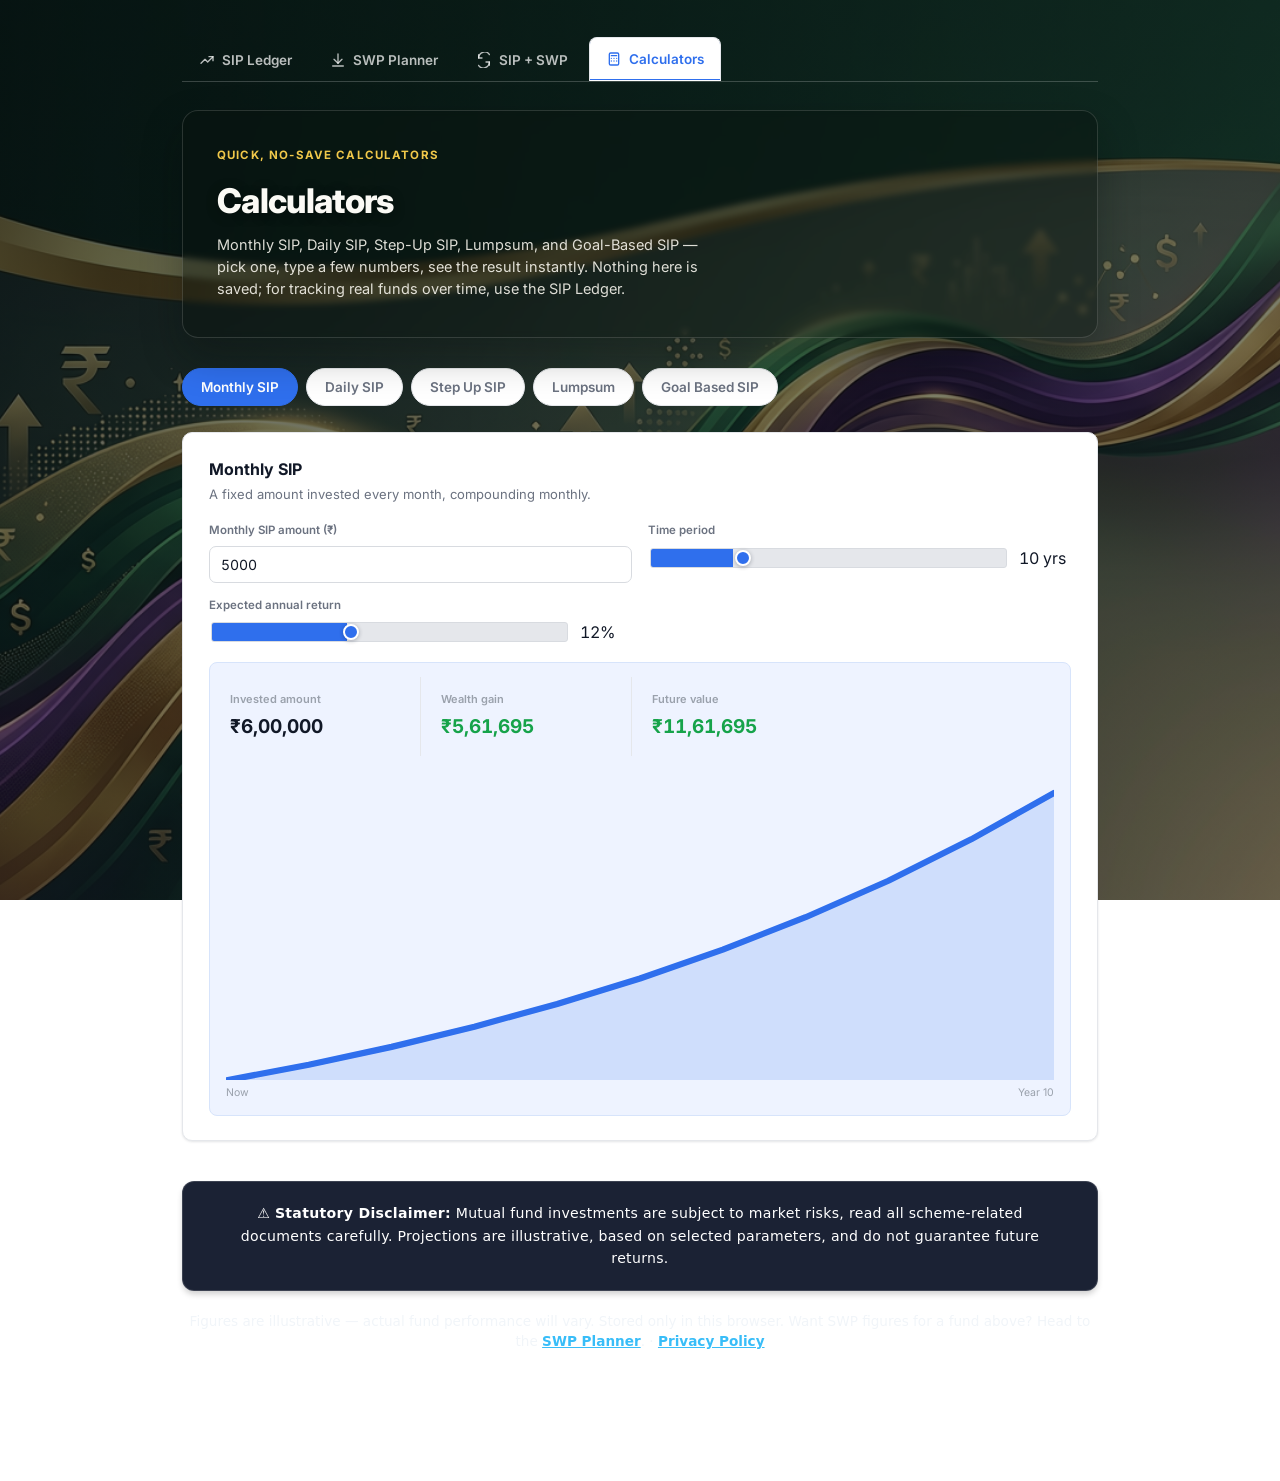
==== commit ff4f0f5a: "Update calculators.html" ====
--- a/calculators.html
+++ b/calculators.html
@@ -246,7 +246,18 @@
     </div>
   </div>
 
-  <footer>Figures are illustrative — actual fund performance will vary. Track real funds on the <a href="index.html">SIP Ledger</a>, or plan a combined accumulation-then-withdrawal life cycle on <a href="sipswp.html">SIP + SWP</a>. · <a href="privacy-policy.html">Privacy Policy</a></footer>
+    <!-- FOOTER WITH HIGH CONTRAST LIGHT FONTS -->
+  <footer style="display: block; width: 100%; clear: both; margin-top: 40px; padding-bottom: 40px; font-family: system-ui, -apple-system, sans-serif;">
+    <div style="background: rgba(15, 23, 42, 0.95); border-radius: 12px; padding: 20px; margin-bottom: 20px; text-align: center; border: 1px solid rgba(255, 255, 255, 0.15); box-shadow: 0 4px 6px -1px rgba(0,0,0,0.2);">
+      <p style="color: #FFFFFF; font-size: 0.88rem; line-height: 1.6; margin: 0; font-weight: 500; max-width: 850px; margin: 0 auto; letter-spacing: 0.3px;">
+        ⚠️ <strong>Statutory Disclaimer:</strong> Mutual fund investments are subject to market risks, read all scheme-related documents carefully. Projections are illustrative, based on selected parameters, and do not guarantee future returns.
+      </p>
+    </div>
+    <div style="text-align: center; font-size: 0.85rem; color: #F1F5F9; line-height: 1.5; font-weight: 400;">
+      Figures are illustrative — actual fund performance will vary. Stored only in this browser. Want SWP figures for a fund above? Head to the <a href="swp.html" style="color: #38bdf8; font-weight: 600; text-decoration: underline;">SWP Planner</a>. · <a href="privacy-policy.html" style="color: #38bdf8; font-weight: 600; text-decoration: underline;">Privacy Policy</a>
+    </div>
+  </footer>
+
 </div>
 
 <script src="common.js"></script>
